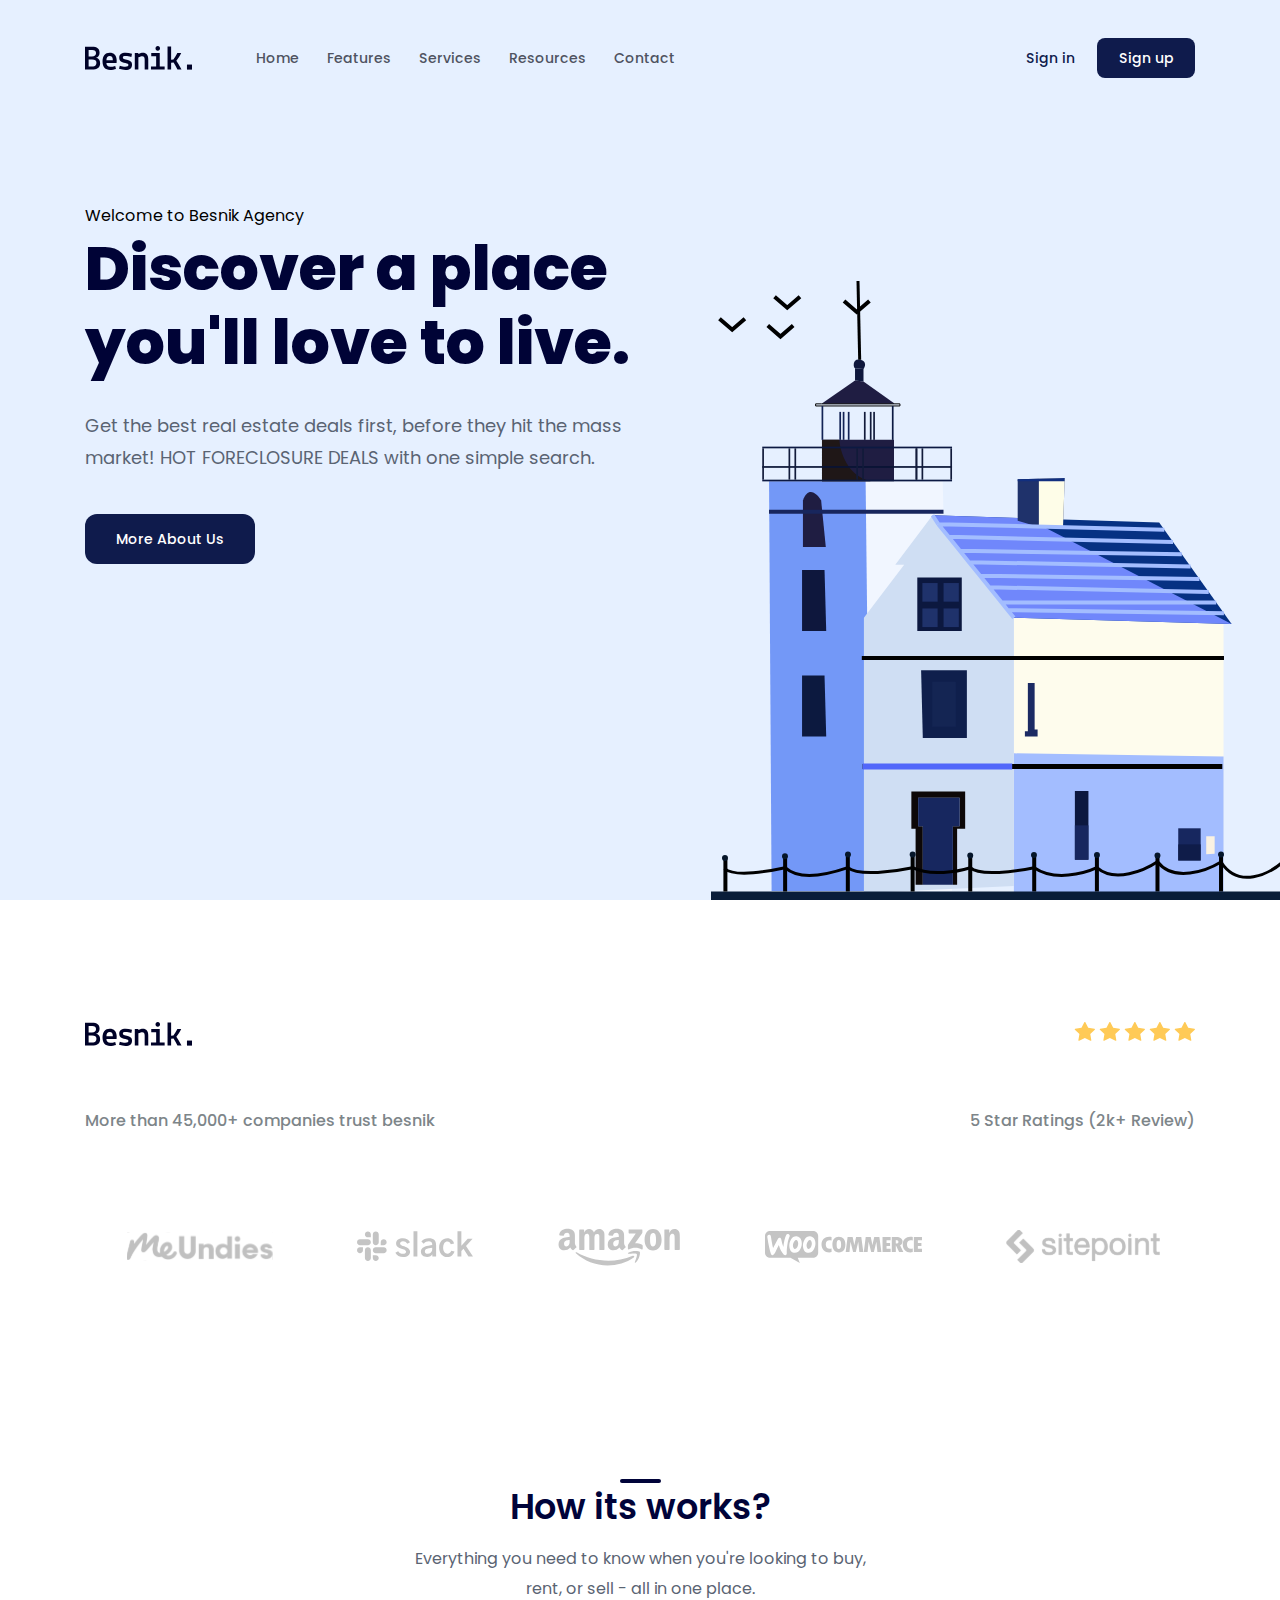
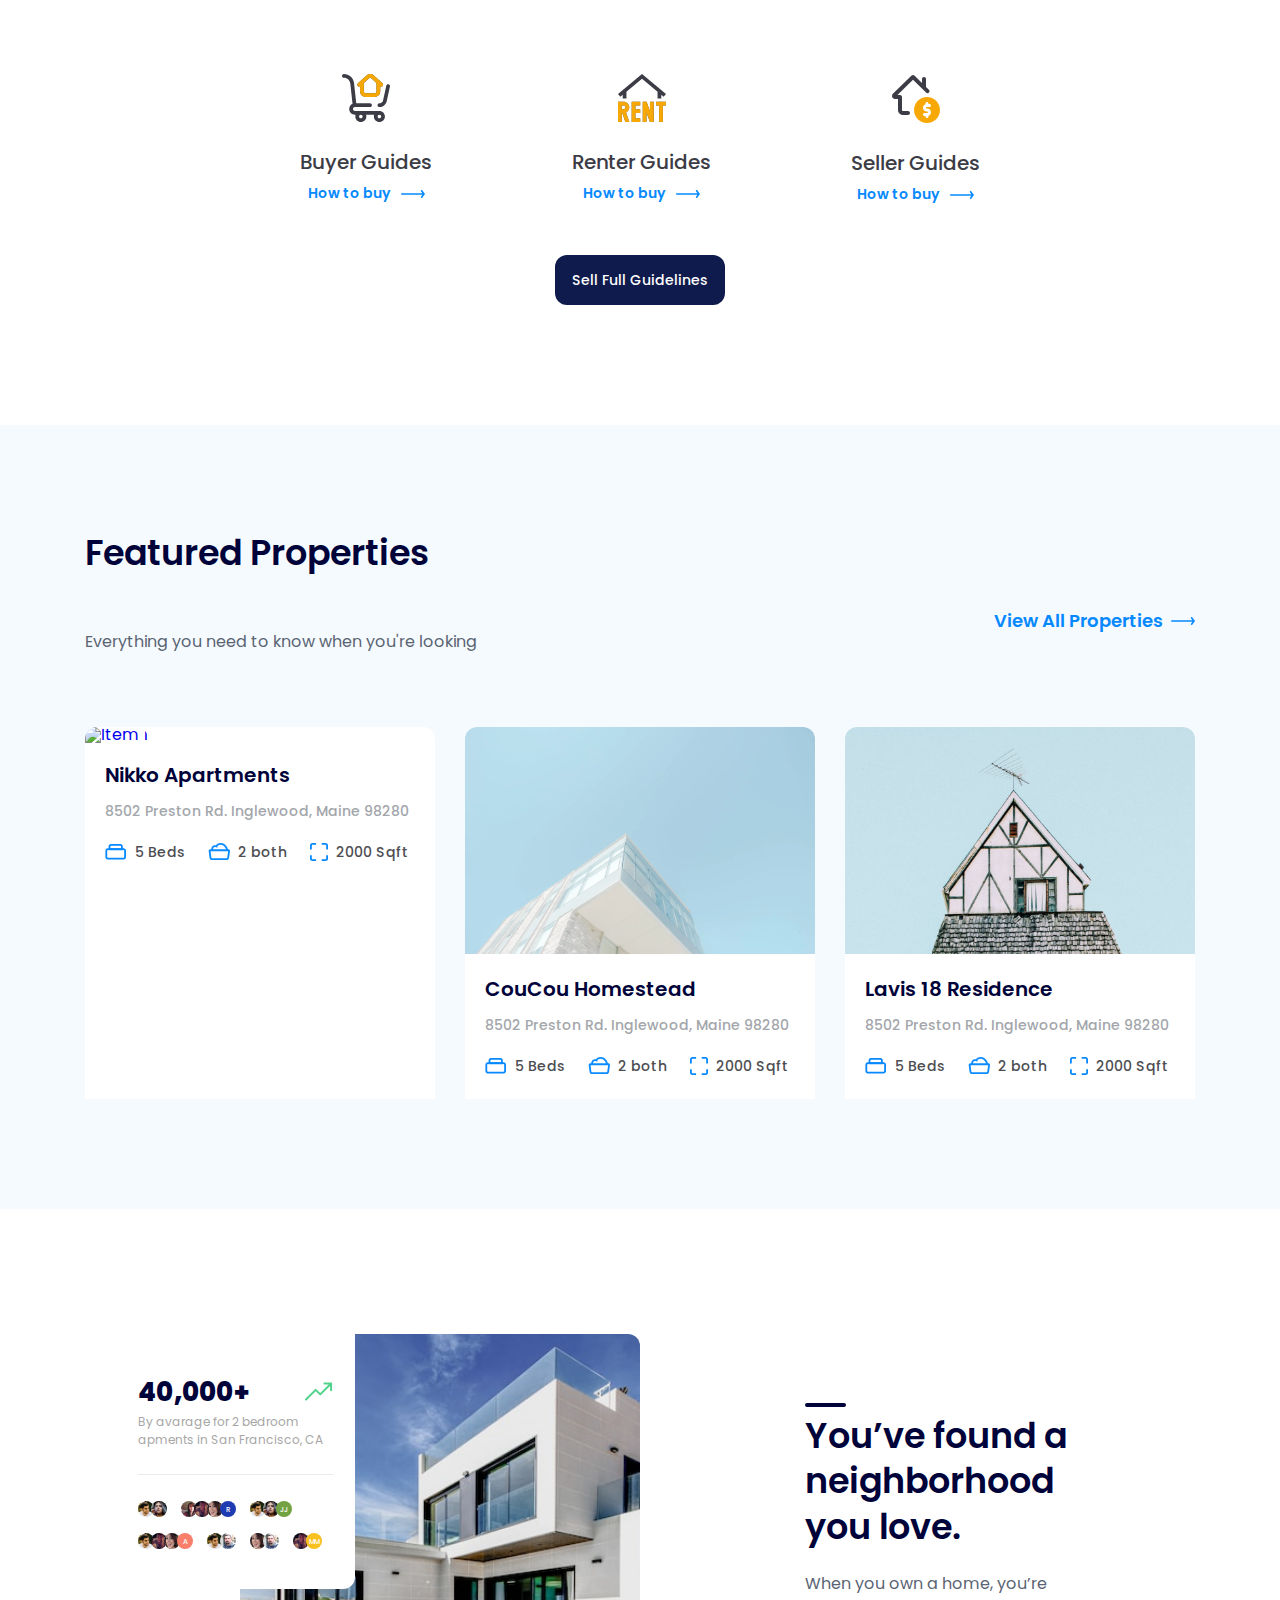
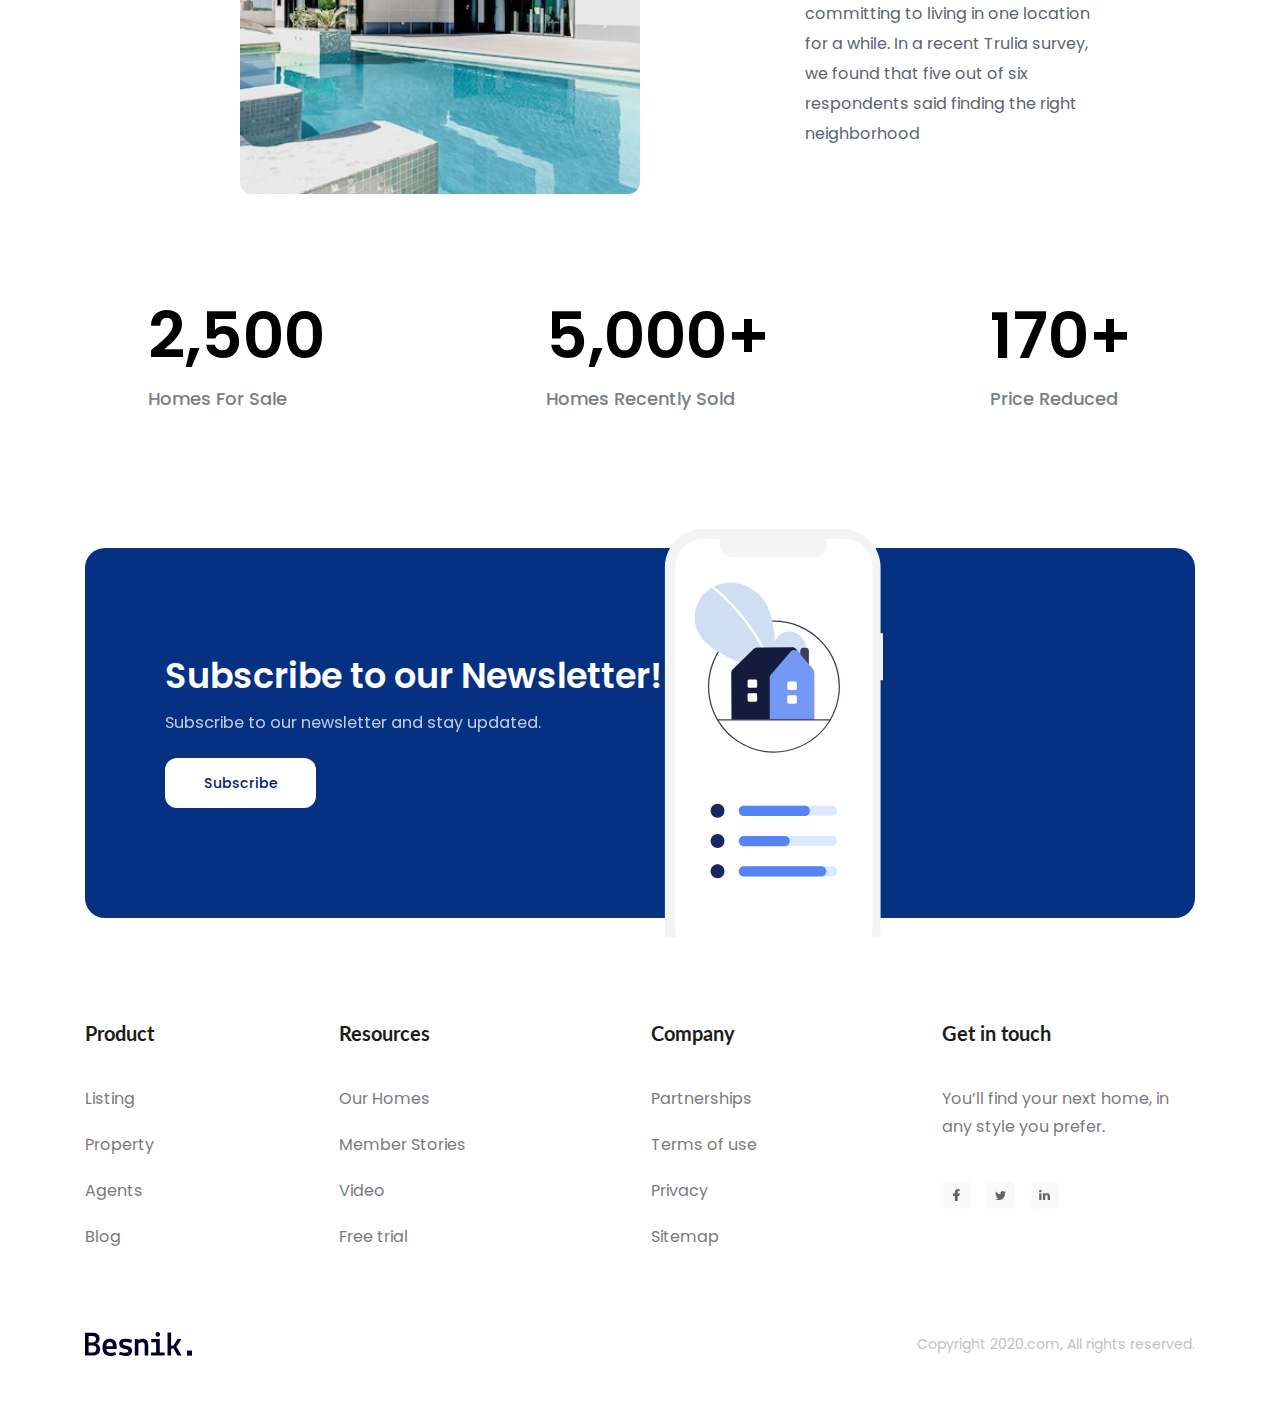
==== Dự án 1/index.html @ 44ed1ca5 "Fix bug client" ====
<!DOCTYPE html>
<html lang="en">
    <head>
        <meta charset="UTF-8" />
        <meta http-equiv="X-UA-Compatible" content="IE=edge" />
        <meta name="viewport" content="width=device-width, initial-scale=1.0" />
        <title>Dự án 1</title>
        <link rel="stylesheet" href="./asssets/css/reset.css" />
        <link rel="preconnect" href="https://fonts.googleapis.com" />
        <link rel="preconnect" href="https://fonts.gstatic.com" crossorigin />
        <link
            href="https://fonts.googleapis.com/css2?family=Lato:wght@700&family=Montserrat:wght@500;600&family=Noto+Sans+Zanabazar+Square&display=swap"
            rel="stylesheet"
        />
        <link rel="stylesheet" href="./asssets/fonts/stylesheet.css" />
        <link rel="stylesheet" href="./asssets/css/styles.css" />
    </head>
    <body>
        <main>
            <!-- Header  -->
            <header class="header">
                <div class="content">
                    <nav class="navbar">
                        <!-- LOGO -->
                        <img src="./asssets/img/Logo.svg" alt="BESNIK." />

                        <!-- NAVIGATION -->
                        <ul>
                            <li><a href="#!">Home</a></li>
                            <li><a href="#!">Features</a></li>
                            <li><a href="#!">Services</a></li>
                            <li><a href="#!">Resources</a></li>
                            <li><a href="#!">Contact</a></li>
                        </ul>

                        <!-- ACTION -->
                        <div class="actions">
                            <a href="#!" class="action-link">Sign in</a>
                            <a href="#!" class="btn action-btn">Sign up</a>
                        </div>
                    </nav>

                    <div class="hero">
                        <div class="info">
                            <p class="sub-title">Welcome to Besnik Agency</p>
                            <h1 class="title">
                                Discover a place you'll love to live.
                            </h1>
                            <p class="desc">
                                Get the best real estate deals first, before
                                they hit the mass market! HOT FORECLOSURE DEALS
                                with one simple search.
                            </p>
                            <a href="#!" class="btn hero-cta">More About Us</a>
                        </div>
                        <img
                            src="./asssets/img/Hero-img.svg"
                            alt="Discover a place you'll love to live."
                            class="hero-img"
                        />
                    </div>
                </div>
            </header>

            <!-- Clients -->
            <div class="clients">
                <div class="content">
                    <div class="row">
                        <!-- LOGO  -->
                        <img src="./asssets/img/Logo.svg" alt="BESNIK" />
                        <!-- Star -->
                        <div class="star">
                            <img src="./asssets/img/Star.svg" alt="Star" />
                            <img src="./asssets/img/Star.svg" alt="Star" />
                            <img src="./asssets/img/Star.svg" alt="Star" />
                            <img src="./asssets/img/Star.svg" alt="Star" />
                            <img src="./asssets/img/Star.svg" alt="Star" />
                        </div>
                    </div>
                    <div class="row row-desc">
                        <p class="desc">
                            More than 45,000+ companies trust besnik
                        </p>
                        <p class="desc">5 Star Ratings (2k+ Review)</p>
                    </div>
                    <div class="images">
                        <a href="">
                            <img src="./asssets/img/meudiese.svg" alt="" />
                        </a>
                        <a href=""> 
                            <img src="./asssets/img/slack.svg" alt="" />
                        </a>
                        <a href="">
                            <img src="./asssets/img/amazon.svg" alt="" />
                        </a>
                        <a href="">
                            <img src="./asssets/img/woocomercs.svg" alt="" />
                        </a>
                        <a href="">
                            <img src="./asssets/img/sitepoint.svg" alt="" />
                        </a>
                    </div>
                </div>
            </div>

            <!-- Guides -->
            <div class="guides">
                <div class="content">
                    <h2 class="sub-title">How its works?</h2>
                    <div class="desc">
                        Everything you need to know when you're looking to buy,
                        rent, or sell - all in one place.
                    </div>
                </div>
                <!-- List Guide  -->
                <ul class="list-guides">
                    <li class="guide-item">
                        <img
                            src="./asssets/img/buyer.svg"
                            alt="Buyer"
                            class="icon"
                        />
                        <h3 class="title">Buyer Guides</h3>
                        <a href="#!" class="link">
                            <span>How to buy</span>
                            <img
                                src="./asssets/img/arrow-right.svg "
                                alt="Right arrow"
                                class="arrow"
                            />
                        </a>
                    </li>

                    <li class="guide-item">
                        <img
                            src="./asssets/img/renter.svg"
                            alt="Renter"
                            class="icon"
                        />
                        <h3 class="title">Renter Guides</h3>
                        <a href="#!" class="link">
                            <span>How to buy</span>
                            <img
                                src="./asssets/img/arrow-right.svg "
                                alt="Right arrow"
                                class="arrow"
                            />
                        </a>
                    </li>

                    <li class="guide-item">
                        <img
                            src="./asssets/img/seller.svg"
                            alt="Seller"
                            class="icon"
                        />
                        <h3 class="title">Seller Guides</h3>
                        <a href="#!" class="link">
                            <span>How to buy</span>
                            <img
                                src="./asssets/img/arrow-right.svg "
                                alt="Right arrow"
                                class="arrow"
                            />
                        </a>
                    </li>
                </ul>

                <div class="guild-cta">
                    <a href="#!" class="btn">Sell Full Guidelines</a>
                </div>
            </div>

            <!-- Feature -->

            <div class="featured">
                <div class="content">
                    <header>
                        <h2 class="sub-title">Featured Properties</h2>
                        <div class="row">
                            <p class="desc">
                                Everything you need to know when you're looking
                            </p>
                            <a href="#!" class="link">
                                <span>View All Properties</span>
                                <img
                                    src="./asssets/img/arrow-right.svg"
                                    alt="Right arrow"
                                    class="arrow"
                                />
                            </a>
                        </div>
                    </header>

                    <div class="list">
                        <!-- ITEM 1 -->
                        <div class="item">
                            <a href="#!">
                                <img
                                    src="./asssets/img/item-1.svg"
                                    alt="Item 1"
                                    class="thumb"
                                />
                            </a>
                            <div class="body">
                                <h3 class="title">
                                    <a href="#!">Nikko Apartments</a>
                                </h3>
                                <p class="desc">
                                    8502 Preston Rd. Inglewood, Maine 98280
                                </p>
                                <div class="info">
                                    <img
                                        src="./asssets/img/item-icon-1.svg"
                                        alt=""
                                        class="icon"
                                    />
                                    <span class="label">5 Beds</span>
                                    <img
                                        src="./asssets/img/item-icon-2.svg"
                                        alt=""
                                        class="icon"
                                    />
                                    <span class="label">2 both</span>
                                    <img
                                        src="./asssets/img/item-icon-3.svg"
                                        alt=""
                                        class="icon"
                                    />
                                    <span class="label">2000 Sqft</span>
                                </div>
                            </div>
                        </div>

                        <!-- ITEM 2 -->
                        <div class="item">
                            <a href="#!">
                                <img
                                    src="./asssets/img/item-2.svg"
                                    alt="Item 2"
                                    class="thumb"
                                />
                            </a>
                            <div class="body">
                                <h3 class="title">
                                    <a href="#!" class="line-clamp"
                                        >CouCou Homestead</a
                                    >
                                </h3>
                                <p class="desc line-clamp">
                                    8502 Preston Rd. Inglewood, Maine 98280
                                </p>
                                <div class="info">
                                    <img
                                        src="./asssets/img/item-icon-1.svg"
                                        alt=""
                                        class="icon"
                                    />
                                    <span class="label">5 Beds</span>
                                    <img
                                        src="./asssets/img/item-icon-2.svg"
                                        alt=""
                                        class="icon"
                                    />
                                    <span class="label">2 both</span>
                                    <img
                                        src="./asssets/img/item-icon-3.svg"
                                        alt=""
                                        class="icon"
                                    />
                                    <span class="label">2000 Sqft</span>
                                </div>
                            </div>
                        </div>

                        <!-- ITEM 3 -->
                        <div class="item">
                            <a href="#!">
                                <img
                                    src="./asssets/img/item-3.svg"
                                    alt="Item 3"
                                    class="thumb"
                                />
                            </a>
                            <div class="body">
                                <h3 class="title">
                                    <a href="#!">Lavis 18 Residence</a>
                                </h3>
                                <p class="desc">
                                    8502 Preston Rd. Inglewood, Maine 98280
                                </p>
                                <div class="info">
                                    <img
                                        src="./asssets/img/item-icon-1.svg"
                                        alt=""
                                        class="icon"
                                    />
                                    <span class="label">5 Beds</span>
                                    <img
                                        src="./asssets/img/item-icon-2.svg"
                                        alt=""
                                        class="icon"
                                    />
                                    <span class="label">2 both</span>
                                    <img
                                        src="./asssets/img/item-icon-3.svg"
                                        alt=""
                                        class="icon"
                                    />
                                    <span class="label">2000 Sqft</span>
                                </div>
                            </div>
                        </div>
                    </div>
                </div>
            </div>

            <!-- Stat -->
            <div class="stat">
                <div class="content">
                    <div class="row">
                        <div class="img-block">
                            <img
                                class="image"
                                src="./asssets/img/stat.jpg"
                                alt=""
                            />

                            <!-- Trend -->
                            <div class="stat-trend">
                                <div class="row">
                                    <strong class="value">40,000+</strong>
                                    <img
                                        src="./asssets/img/uptrendarrow.svg"
                                        alt=""
                                        class="icon"
                                    />
                                </div>
                                <p class="desc">
                                    By avarage for 2 bedroom apments in San
                                    Francisco, CA
                                </p>
                                <div class="separate"></div>
                                <div class="avatar-block">
                                    <div class="avatar-group">
                                        <img
                                            src="./asssets/img/ava-1.jpg"
                                            alt=""
                                            class="avatar"
                                        />
                                        <img
                                            src="./asssets/img/ava-2.jpg"
                                            alt=""
                                            class="avatar"
                                        />
                                    </div>
                                    <div class="avatar-group">
                                        <img
                                            src="./asssets/img/ava-3.jpg"
                                            alt=""
                                            class="avatar"
                                        />
                                        <img
                                            src="./asssets/img/ava-4.jpg"
                                            alt=""
                                            class="avatar"
                                        />
                                        <img
                                            src="./asssets/img/ava-5.jpg"
                                            alt=""
                                            class="avatar"
                                        />
                                        <div class="avatar avatar-1">
                                            <span>R</span>
                                        </div>
                                    </div>
                                    <div class="avatar-group">
                                        <img
                                            src="./asssets/img/ava-1.jpg"
                                            alt=""
                                            class="avatar"
                                        />
                                        <img
                                            src="./asssets/img/ava-2.jpg"
                                            alt=""
                                            class="avatar"
                                        />
                                        <div class="avatar avatar-1 avatar-4">
                                            <span>JJ</span>
                                        </div>
                                    </div>
                                    <div class="avatar-group">
                                        <img
                                            src="./asssets/img/ava-1.jpg"
                                            alt=""
                                            class="avatar"
                                        />

                                        <img
                                            src="./asssets/img/ava-4.jpg"
                                            alt=""
                                            class="avatar"
                                        />
                                        <img
                                            src="./asssets/img/ava-5.jpg"
                                            alt=""
                                            class="avatar"
                                        />
                                        <div class="avatar avatar-1 avatar-3">
                                            <span>A</span>
                                        </div>
                                    </div>
                                    <div class="avatar-group">
                                        <img
                                            src="./asssets/img/ava-1.jpg"
                                            alt=""
                                            class="avatar"
                                        />

                                        <img
                                            src="./asssets/img/ava-6.jpg"
                                            alt=""
                                            class="avatar"
                                        />
                                    </div>
                                    <div class="avatar-group">
                                        <img
                                            src="./asssets/img/ava-5.jpg"
                                            alt=""
                                            class="avatar"
                                        />
                                        <img
                                            src="./asssets/img/ava-6.jpg"
                                            alt=""
                                            class="avatar"
                                        />
                                    </div>
                                    <div class="avatar-group">
                                        <img
                                            src="./asssets/img/ava-4.jpg"
                                            alt=""
                                            class="avatar"
                                        />
                                        <div class="avatar avatar-1 avatar-2">
                                            <span>MM</span>
                                        </div>
                                    </div>
                                </div>
                            </div>
                        </div>

                        <div class="info">
                            <h2 class="sub-title">
                                You’ve found a neighborhood you love.
                            </h2>
                            <p class="desc">
                                When you own a home, you’re committing to living
                                in one location for a while. In a recent Trulia
                                survey, we found that five out of six
                                respondents said finding the right neighborhood
                            </p>
                        </div>
                    </div>
                    <div class="row row-qty">
                        <div class="qty-item">
                            <strong class="qty">2,500</strong>
                            <p class="qty-desc">Homes For Sale</p>
                        </div>
                        <div class="qty-item">
                            <strong class="qty">5,000+</strong>
                            <p class="qty-desc">Homes Recently Sold</p>
                        </div>
                        <div class="qty-item">
                            <strong class="qty">170+</strong>
                            <p class="qty-desc">Price Reduced</p>
                        </div>
                    </div>
                </div>
            </div>

            <!-- Subscription -->
            <div class="subscription">
                <div class="content">
                    <div class="body">
                        <div class="info">
                            <h2 class="sub-title">
                                Subscribe to our Newsletter!
                            </h2>
                            <p class="desc">
                                Subscribe to our newsletter and stay updated.
                            </p>
                            <a href="#!" class="btn">Subscribe</a>
                        </div>
                        <img
                            src="./asssets/img/sub-img.svg"
                            alt="Subscribe to our Newsletter!"
                            class="image"
                        />
                    </div>
                </div>
            </div>

            <!-- Footer -->
            <footer class="footer">
                <div class="content">
                    <div class="row row-top">
                        <!-- Product column  -->
                        <div class="column">
                            <h3 class="heading">Product</h3>
                            <ul class="list">
                                <li class="item"><a href="">Listing</a></li>
                                <li class="item"><a href="">Property</a></li>
                                <li class="item"><a href="">Agents</a></li>
                                <li class="item"><a href="">Blog</a></li>
                            </ul>
                        </div>

                        <!-- Resource column  -->
                        <div class="column">
                            <h3 class="heading">Resources</h3>
                            <ul class="list">
                                <li class="item"><a href="">Our Homes</a></li>
                                <li class="item">
                                    <a href="">Member Stories</a>
                                </li>
                                <li class="item"><a href="">Video</a></li>
                                <li class="item"><a href="">Free trial</a></li>
                            </ul>
                        </div>

                        <!-- Company column  -->
                        <div class="column">
                            <h3 class="heading">Company</h3>
                            <ul class="list">
                                <li class="item">
                                    <a href="">Partnerships</a>
                                </li>
                                <li class="item">
                                    <a href="">Terms of use</a>
                                </li>
                                <li class="item"><a href="">Privacy</a></li>
                                <li class="item"><a href="">Sitemap</a></li>
                            </ul>
                        </div>

                        <!-- Get in touch column -->
                        <div class="column">
                            <h3 class="heading">Get in touch</h3>
                            <p class="desc">
                                You’ll find your next home, in any style you
                                prefer.
                            </p>
                            <div class="social">
                                <a href="" class="social-link">
                                    <img
                                        src="./asssets/img/fb-icon.svg"
                                        alt=""
                                    />
                                </a>
                                <a href="" class="social-link">
                                    <img
                                        src="./asssets/img/twitter-icon.svg"
                                        alt=""
                                    />
                                </a>
                                <a href="" class="social-link">
                                    <img
                                        src="./asssets/img/lindedin-icon.svg"
                                        alt=""
                                    />
                                </a>
                            </div>
                        </div>
                    </div>

                    <div class="row row-bottom">
                        <img src="./asssets/img/Logo.svg" alt="" class="logo" />
                        <p class="copyright">
                            Copyright 2020.com, All rights reserved.
                        </p>
                    </div>
                </div>
            </footer>
        </main>
    </body>
</html>
---- Dự án 1/asssets/fonts/stylesheet.css ----
@font-face {
    font-family: 'Poppins';
    src: url('Poppins/Poppins-Black.woff2') format('woff2'),
        url('Poppins/Poppins-Black.woff') format('woff');
    font-weight: 900;
    font-style: normal;
    font-display: swap;
}

@font-face {
    font-family: 'Poppins';
    src: url('Poppins/Poppins-Bold.woff2') format('woff2'),
        url('Poppins/Poppins-Bold.woff') format('woff');
    font-weight: bold;
    font-style: normal;
    font-display: swap;
}

@font-face {
    font-family: 'Poppins';
    src: url('Poppins/Poppins-BlackItalic.woff2') format('woff2'),
        url('Poppins/Poppins-BlackItalic.woff') format('woff');
    font-weight: 900;
    font-style: italic;
    font-display: swap;
}

@font-face {
    font-family: 'Poppins';
    src: url('Poppins/Poppins-BoldItalic.woff2') format('woff2'),
        url('Poppins/Poppins-BoldItalic.woff') format('woff');
    font-weight: bold;
    font-style: italic;
    font-display: swap;
}

@font-face {
    font-family: 'Poppins';
    src: url('Poppins/Poppins-ExtraBold.woff2') format('woff2'),
        url('Poppins/Poppins-ExtraBold.woff') format('woff');
    font-weight: bold;
    font-style: normal;
    font-display: swap;
}

@font-face {
    font-family: 'Poppins';
    src: url('Poppins/Poppins-ExtraLightItalic.woff2') format('woff2'),
        url('Poppins/Poppins-ExtraLightItalic.woff') format('woff');
    font-weight: 200;
    font-style: italic;
    font-display: swap;
}

@font-face {
    font-family: 'Poppins';
    src: url('Poppins/Poppins-Italic.woff2') format('woff2'),
        url('Poppins/Poppins-Italic.woff') format('woff');
    font-weight: normal;
    font-style: italic;
    font-display: swap;
}

@font-face {
    font-family: 'Poppins';
    src: url('Poppins/Poppins-ExtraBoldItalic.woff2') format('woff2'),
        url('Poppins/Poppins-ExtraBoldItalic.woff') format('woff');
    font-weight: bold;
    font-style: italic;
    font-display: swap;
}

@font-face {
    font-family: 'Poppins';
    src: url('Poppins/Poppins-ExtraLight.woff2') format('woff2'),
        url('Poppins/Poppins-ExtraLight.woff') format('woff');
    font-weight: 200;
    font-style: normal;
    font-display: swap;
}

@font-face {
    font-family: 'Poppins';
    src: url('Poppins/Poppins-LightItalic.woff2') format('woff2'),
        url('Poppins/Poppins-LightItalic.woff') format('woff');
    font-weight: 300;
    font-style: italic;
    font-display: swap;
}

@font-face {
    font-family: 'Poppins';
    src: url('Poppins/Poppins-SemiBoldItalic.woff2') format('woff2'),
        url('Poppins/Poppins-SemiBoldItalic.woff') format('woff');
    font-weight: 600;
    font-style: italic;
    font-display: swap;
}

@font-face {
    font-family: 'Poppins';
    src: url('Poppins/Poppins-SemiBold.woff2') format('woff2'),
        url('Poppins/Poppins-SemiBold.woff') format('woff');
    font-weight: 600;
    font-style: normal;
    font-display: swap;
}

@font-face {
    font-family: 'Poppins';
    src: url('Poppins/Poppins-Regular.woff2') format('woff2'),
        url('Poppins/Poppins-Regular.woff') format('woff');
    font-weight: normal;
    font-style: normal;
    font-display: swap;
}

@font-face {
    font-family: 'Poppins';
    src: url('Poppins/Poppins-Medium.woff2') format('woff2'),
        url('Poppins/Poppins-Medium.woff') format('woff');
    font-weight: 500;
    font-style: normal;
    font-display: swap;
}

@font-face {
    font-family: 'Poppins';
    src: url('Poppins/Poppins-MediumItalic.woff2') format('woff2'),
        url('Poppins/Poppins-MediumItalic.woff') format('woff');
    font-weight: 500;
    font-style: italic;
    font-display: swap;
}

@font-face {
    font-family: 'Poppins';
    src: url('Poppins/Poppins-Light.woff2') format('woff2'),
        url('Poppins/Poppins-Light.woff') format('woff');
    font-weight: 300;
    font-style: normal;
    font-display: swap;
}

@font-face {
    font-family: 'Poppins';
    src: url('Poppins/Poppins-Thin.woff2') format('woff2'),
        url('Poppins/Poppins-Thin.woff') format('woff');
    font-weight: 100;
    font-style: normal;
    font-display: swap;
}

@font-face {
    font-family: 'Poppins';
    src: url('Poppins/Poppins-ThinItalic.woff2') format('woff2'),
        url('Poppins/Poppins-ThinItalic.woff') format('woff');
    font-weight: 100;
    font-style: italic;
    font-display: swap;
}
---- Dự án 1/asssets/css/styles.css ----
body {
    font-size: 1.6rem;
    font-family: "Poppins", sans-serif;
}
*{
    box-sizing: border-box;
}
html{
    font-size: 62.5%;
  --primary-color:  #0F1B4C;
}

/* Common  */
.content{
    width: 1110px;
    max-width: calc(100% - 48px);
    margin-left: auto;
    margin-right: auto;
}

a{
    text-decoration: none;
}

.btn{
    display: inline-block;
    min-width: 98px;
    padding: 18px 16px;
    background: var(--primary-color);
    border-radius: 12px;
    font-weight: 500;
    font-size: 1.4rem;
    text-align: center;
    color: #FFFFFF;
}
.btn:hover {
    opacity: 0.9;
}

.line-clamp{
    display: -webkit-box;
    -webkit-line-clamp: var(--line-clamp,2);
    -webkit-box-orient: vertical;
    overflow: hidden;
}
/* ============================== Header ================================== */
.header{
    position: relative;
    background-color: #E6F0FF;
    height: 100vh;
}

.navbar{
    display: flex;
    align-items: center;
    padding-top: 38px;
}

.navbar ul{
    display: flex;
    margin-left: 50px;
}

.navbar .actions{
    margin-left: auto;
}

.navbar ul a{
    font-weight: 500;
    font-size: 1.4rem;
    color: #4F5361;
    padding: 8px 14px;
}

.navbar .action-link{
    font-weight: 500;
    font-size: 1.4rem;
    color: var(--primary-color);
}

.navbar .action-btn{
    padding: 13px 16px;
    margin-left: 18px;
    border-radius: 8px;
}

.hero{
    margin-top: 130px;
}

.hero .info{
    width: 51%;
}
.hero.sub-title{
    font-weight: 500;
    font-size: 1.8rem;
    line-height: 1.5;
    letter-spacing: 0.01em;
    color: #687690;
}

.hero .title{
    margin-top: 8px;
    font-weight: 700;
    font-size: 6.2rem;
    line-height: 1.19;
    color: #000336;
}

.hero .desc{
    margin-top: 30px;
    font-weight: 400;
    font-size: 1.8rem;
    line-height: 1.78;
    color: #5A6473;
}

.hero-cta{
    min-width: 170px;
    margin-top: 40px;
}

.hero-img{
    position: absolute;
    right: calc((100vw - 1110px) / 2 - 100px);
    bottom: 0;
}

/* CLIENTS */

.clients{
    margin-top: 79px;
    padding: 43px 0px 64px;
}

.clients .row{
    display: flex;
    justify-content: space-between;
}

.clients .desc{
    font-weight: 500;
    font-size: 1.6rem;
    line-height: 1.25;
    color: #7D8589;
}

.clients .row-desc{
    margin-top: 23px;
}

.clients .images{
    display: flex;
    align-items: center;
    margin-top: 70px;
    justify-content: space-between;
}


.clients .images a{
    display: flex;
    align-items: center;
    padding: 0 42px;
    height: 91px;

    border-radius: 12px;
}

.clients .images a:hover{
    box-shadow: 0px 10px 20px rgba(0, 0, 0, 0.1);
}

/* Guides */

.guides {
    margin-top: 40px;
    padding: 93px 0px 79px;
}

.guides .sub-title{
    position: relative; 
    display: flex;
    justify-content: center;    
    font-weight: 600;
    font-size: 3.5rem;
    line-height: 1.0;
    color: #000339;
}

.guides .sub-title::before{
    position: absolute;
    top: -10px;
    content: "";
    display: inline-block;
    width: 41px;
    height: 4px;
    background: #000339;
    border-radius: 12px;
}

.guides .desc{
    text-align: center;
    width: 459px;
    max-width: 100%;
    margin: 20px auto 0;
    font-weight: 400;
    font-size: 1.6rem;
    line-height: 1.88;
    color: #5A6473;
}


/* List guide  */

.list-guides{
    margin-top: 70px;
    display: flex;
    justify-content: center;
}

.guide-item{
    margin: 0px 70px;
    text-align: center;
}

.guide-item .title{
    margin-top: 26px;
    margin-bottom: 10px;
    font-weight: 500;
    font-size: 2.0rem;
    line-height: 1.1;
    color: #3B3C45;
}

.guide-item .link{
    display: inline-block;
    font-weight: 600;
    font-size: 1.4rem;
    line-height: 21px;
    color: #0689FF;
}

.guide-item .arrow{
    margin-left: 8px;
}

.guild-cta{
    display: flex;
    justify-content: center;
    margin-top: 50px;
}

.guild-cta .btn{
    min-width: 170px;
}

/* Feature */


.featured{
    margin-top: 41px;
    padding: 110px 0px;
    background: #F5FAFE;
}


.featured .sub-title{   
    font-weight: 600;
    font-size: 3.5rem;
    line-height: 1.0;
    color: #000339;
}

.featured .row{
    display: flex;
    justify-content: space-between;
    margin-top: 15px;
}

.featured .desc{
    font-weight: 400;
    font-size: 1.6rem;
    line-height: 1.88;
    color: #5A6473;
}

.featured .link{
    display: flex;
    align-items: center;
    font-weight: 600;
    font-size: 1.8rem;
    color: #0689FF;
}

.featured .link .arrow{
    margin-left: 8px;
}


.featured .list{
    display: flex;
    gap: 30px;
    margin-top: 70px;
}

.featured .item{
    flex: 1;
    border-top-left-radius: 12px;
    border-top-right-radius: 12px;
    background: #FFFFFF;
}

.featured .item .thumb{
    width: 100%;
    height: 227px;
    object-fit: cover;
    border-top-left-radius: 12px;
    border-top-right-radius: 12px;
}

.featured .item .body{
    padding: 17px 20px 24px;
}

.featured .item .title a{
    font-weight: 600;
    font-size: 2.0rem;
    line-height: 1.5;
    color: #000339;
}

.featured .item .desc{
    --line-clamp: 3;
    margin-top: 11px;
    font-weight: 500;
    font-size: 1.4rem;
    line-height: 1.5;
    color: #A3A6AB;
    word-break: break-all;
}

.featured .item .info{
    margin-top: 21px;
    display: flex;
    align-items: center;
}

.featured .item .label{
    margin-left: 8px;
    font-weight: 500;
    font-size: 1.4rem;
    letter-spacing: 0.01em;
    color: #4D4D52;
}

.featured .item .icon{
    margin-left: 23px;
}

.featured .item .icon:first-child{
    margin-left: 0;
}

/* Stat */

.stat{
    margin-top: 75px;
    padding: 50px 0px; 
}

.stat .content{
    width: 1048px;
}

.stat .row{
    display: flex;
}

.stat .img-block, 
.stat .info{
    width: 50%;
}

.stat .img-block{
    position: relative;
}

.stat .img-block .image{
    display: block;
    margin-left: auto;
    width: 400px;
    height: 460px;
    border-radius: 12px;
    object-fit: cover; 
}

.stat .info{
    padding: 79px 0px 0px 165px;
}

.stat .sub-title{
    position: relative;
    width: 269px;
    font-weight: 600;
    font-size: 3.5rem;
    line-height: 1.29;
    color: #000339;
}

.stat .sub-title::before{
    position: absolute;
    left: 0px;
    top: -10px;
    content: "";
    display: block;
    width: 41px;
    height: 4px;
    background:#000339;
    border-radius: 12px;
}

.stat .info .desc{
    width: 309px;
    margin-top: 20px;
    font-weight: 400;
    font-size: 1.6rem;
    line-height: 1.88;
    color: #5A6473;
}

.stat-trend{
    position: absolute;
    top: 0;
    left: 0;
    padding: 45px 22px 40px;
    width: 239px;
    border-radius: 0px 0px 12px 12px;
    background: #FFFFFF;
}

.stat-trend .value{
    font-weight: 700;
    font-size: 26px;
    letter-spacing: 0.01em;
    color: #000339;    
}

.stat-trend .icon{
    margin-left: auto;
}

.stat-trend .desc{
    margin-top: 8px;
    font-weight: 400;
    font-size: 1.2rem;
    line-height: 1.5;
    color: #A7A7A7;
}

.stat-trend .separate{
    height: 1.2px;
    background:#E9E9E9 ;
    margin-top: 25px;
}

.stat .avatar-block{
    margin-top: 26px;
    gap: 16px 14px;
    display: flex;
    flex-wrap: wrap;
}

.stat .avatar-group{
    display: flex;
}

.stat .avatar{
    display: flex;
    align-items: center; /*can ve chieu doc */
    justify-content: center;/*can ve chieu ngang */
    width: 16px;
    height: 16px;
    object-fit: cover;
    border-radius: 50%;
    margin-left: -3px;
}

.stat .avatar:first-child{
    margin-left: 0;
}

.stat .avatar-1{
    background: #1F3BB1;
    font-weight: 450;
    font-size: 0.7rem;
    letter-spacing: -0.02em;
    color: #FFFFFF;
}

.stat .avatar-2{
    background: #F8C120;
    font-weight: 450;
    font-size: 0.7rem;
    letter-spacing: -0.02em;
    color: #FFFFFF;
}

.stat .avatar-3{
    background: #F97F6B;
    font-weight: 450;
    font-size: 0.7rem;
    letter-spacing: -0.02em;
    color: #FFFFFF;
}

.stat .avatar-4{
    background: #73A242;
    font-weight: 450;
    font-size: 0.7rem;
    letter-spacing: -0.02em;
    color: #FFFFFF;
}

.stat .row-qty{
    margin-top: 110px;
    justify-content: space-between;
    padding: 0 32px;
}

.stat .qty{
    font-weight: 600;
    font-size: 6.4rem;
    line-height: 1;
    color: #000000;
}

.stat .qty-desc{
    font-weight: 500;
    font-size: 1.8rem;
    color: #7B8087;
    margin-top: 22px;
}

/* Subscription */

.subscription{
    margin-top: 90px;
}

.subscription .body{
    display: flex;
    align-items: center;
    height: 370px;
    background: #063183;
    border-radius: 20px;
}

.subscription .info{
    padding: 80px;
    width: 671px;
    max-width: 100%;
}

.subscription .sub-title{
    font-weight: 600;
    font-size: 3.5rem;
    line-height: 1;
    color: #FFFFFF;
}

.subscription .desc{
    margin: 15px 0 20px 0;
    font-weight: 400;
    font-size: 1.6rem;
    line-height: 1.88;
    color: #FFFFFF;
    opacity: 0.75;
}

.subscription .btn{
    min-width: 151px;
    background: #FFFFFF;
    color: #002366;
}

.subscription .body .image{
    position: absolute;
    right: 397px;
}


/* footer */

.footer{
    margin-top: 55px;
    padding: 50px 0 58px;
    /* background-color: #002366; */
}

.footer .row{
    display: flex;
}

.footer .row-top{
    gap: 185px;
}

.footer .heading{
    font-family: 'Lato', sans-serif;
    font-weight: 700;
    font-size: 2.0rem;
    color: #1C1C1D;
}

.footer .list, .desc{
    margin-top: 42px;
}

.footer .item{
    margin-top: 18px;
}

.footer .item a{
    font-weight: 400;
    font-size: 1.6rem;
    color: #7A7A7E;
    white-space: nowrap;
}

.footer .list, .desc {
    margin-top: 42px;
    font-weight: 400;
    font-size: 1.6rem;
    line-height: 1.75;
    color: #7A7A7E;
}

.footer .social{
    display: flex;
    margin-top: 40px;
}

.footer .social-link{
    display: flex;
    align-items: center;
    justify-content: center;
    width: 28px;
    height: 28px;
    border-radius: 3px;
}

.footer .social-link + .social-link {
    margin-left: 16px;
}

.footer .row-bottom{
    display: flex;
    align-items: center;
    justify-content: space-between;
    margin-top: 81px;
}

.footer .copyright{
    font-weight: 400;
    font-size: 1.4rem;
    color: #C2C2C2;
}
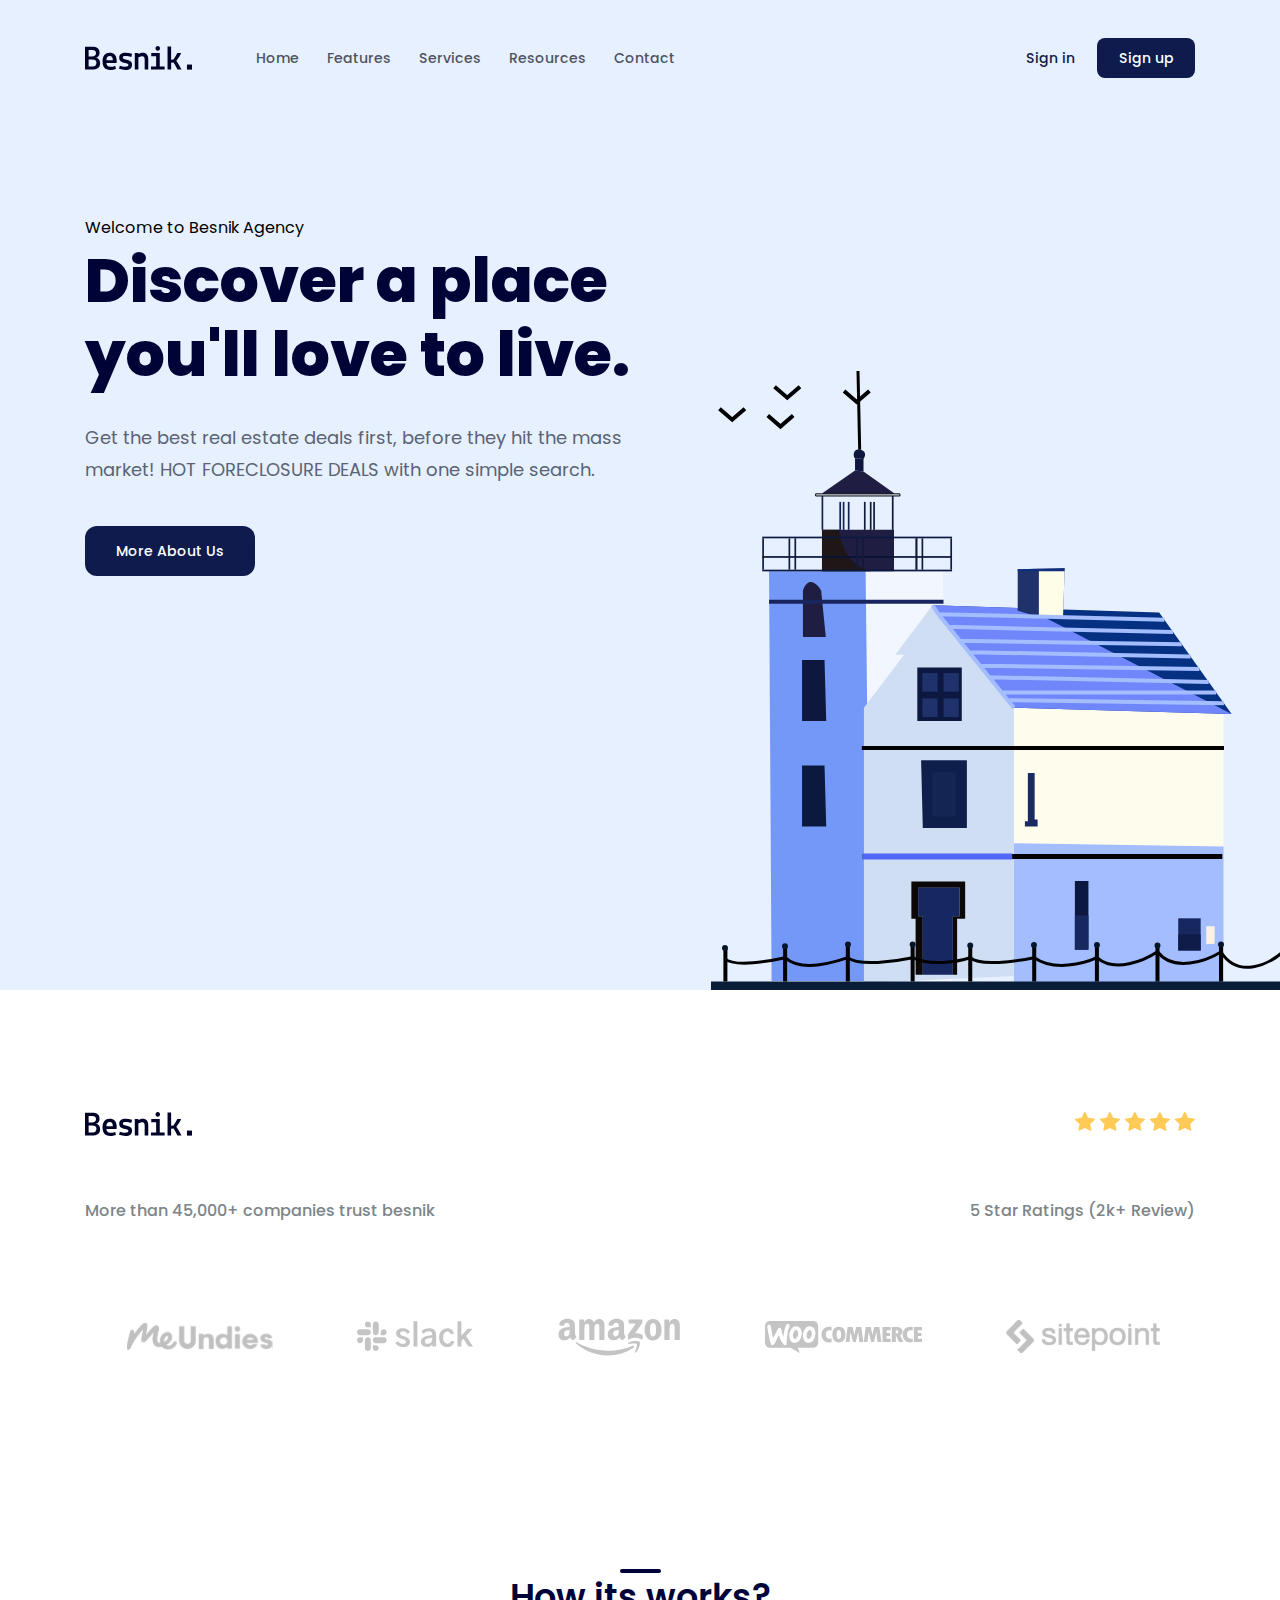
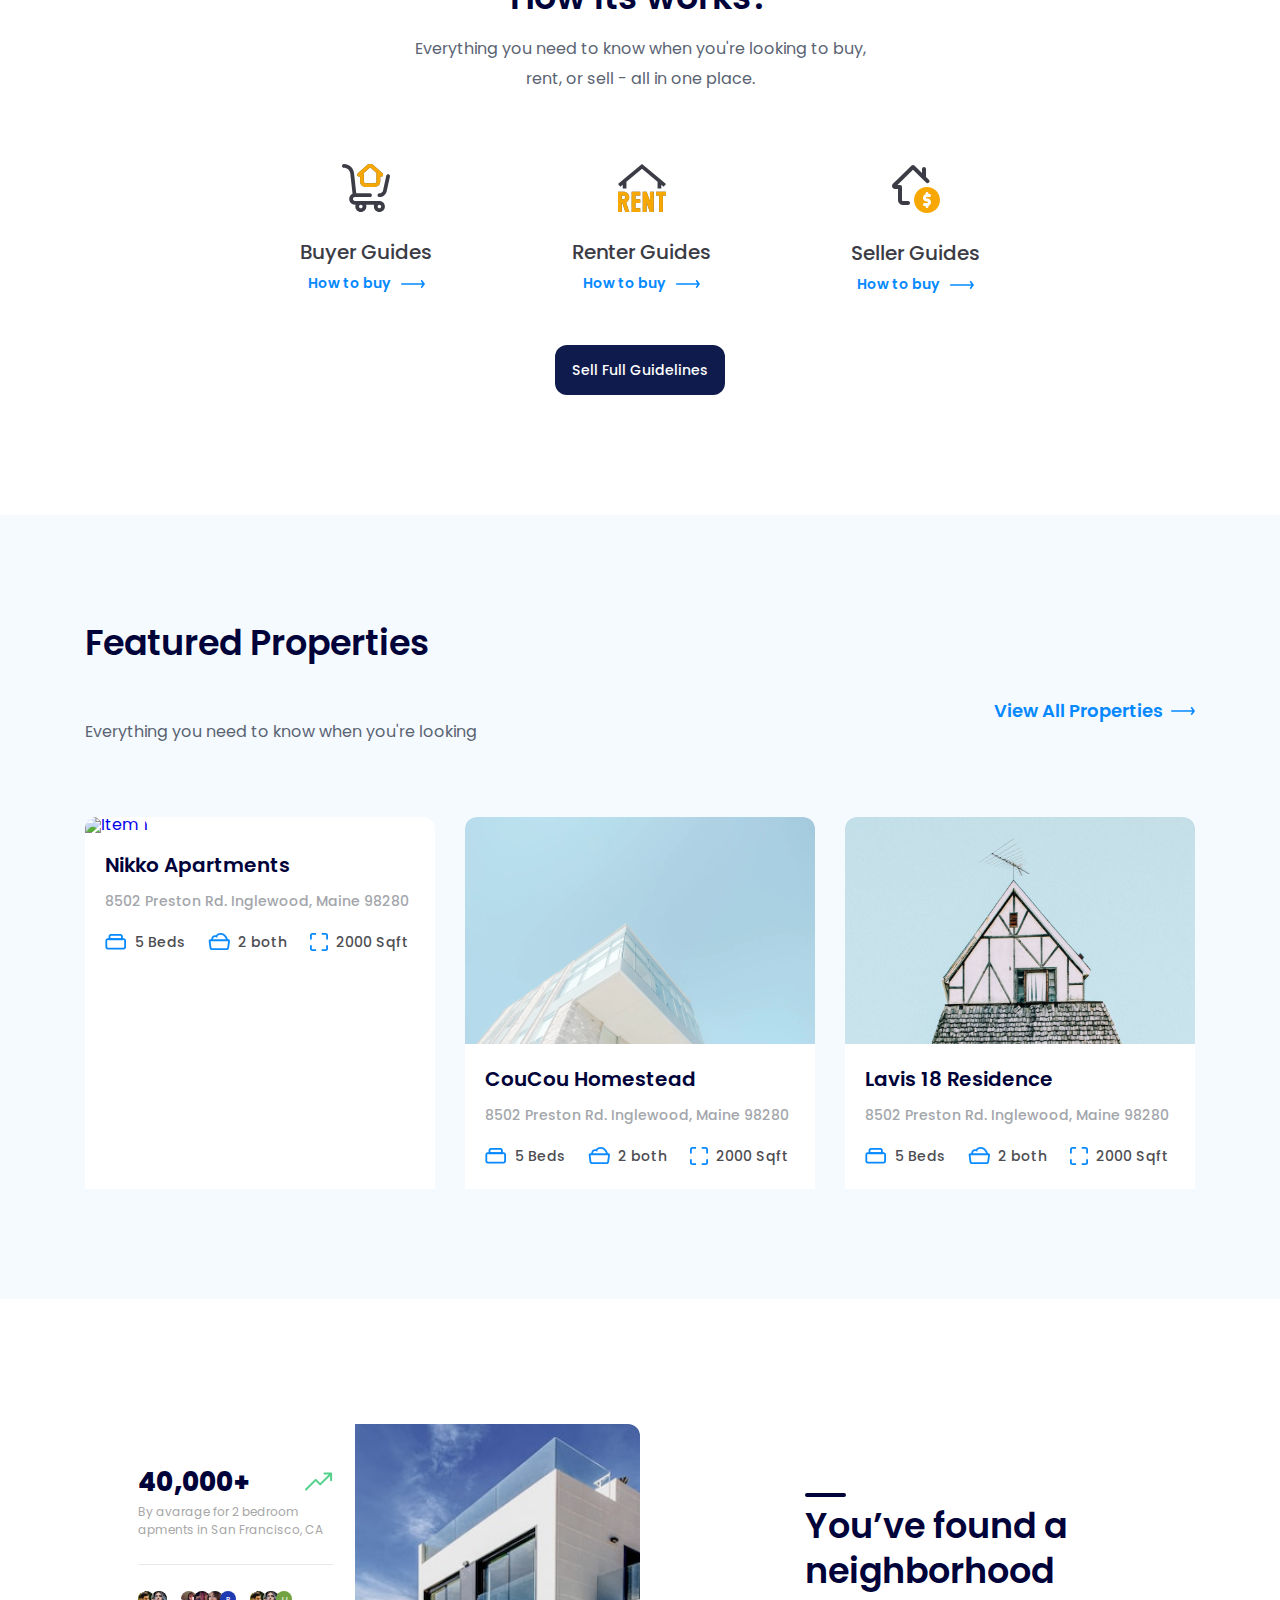
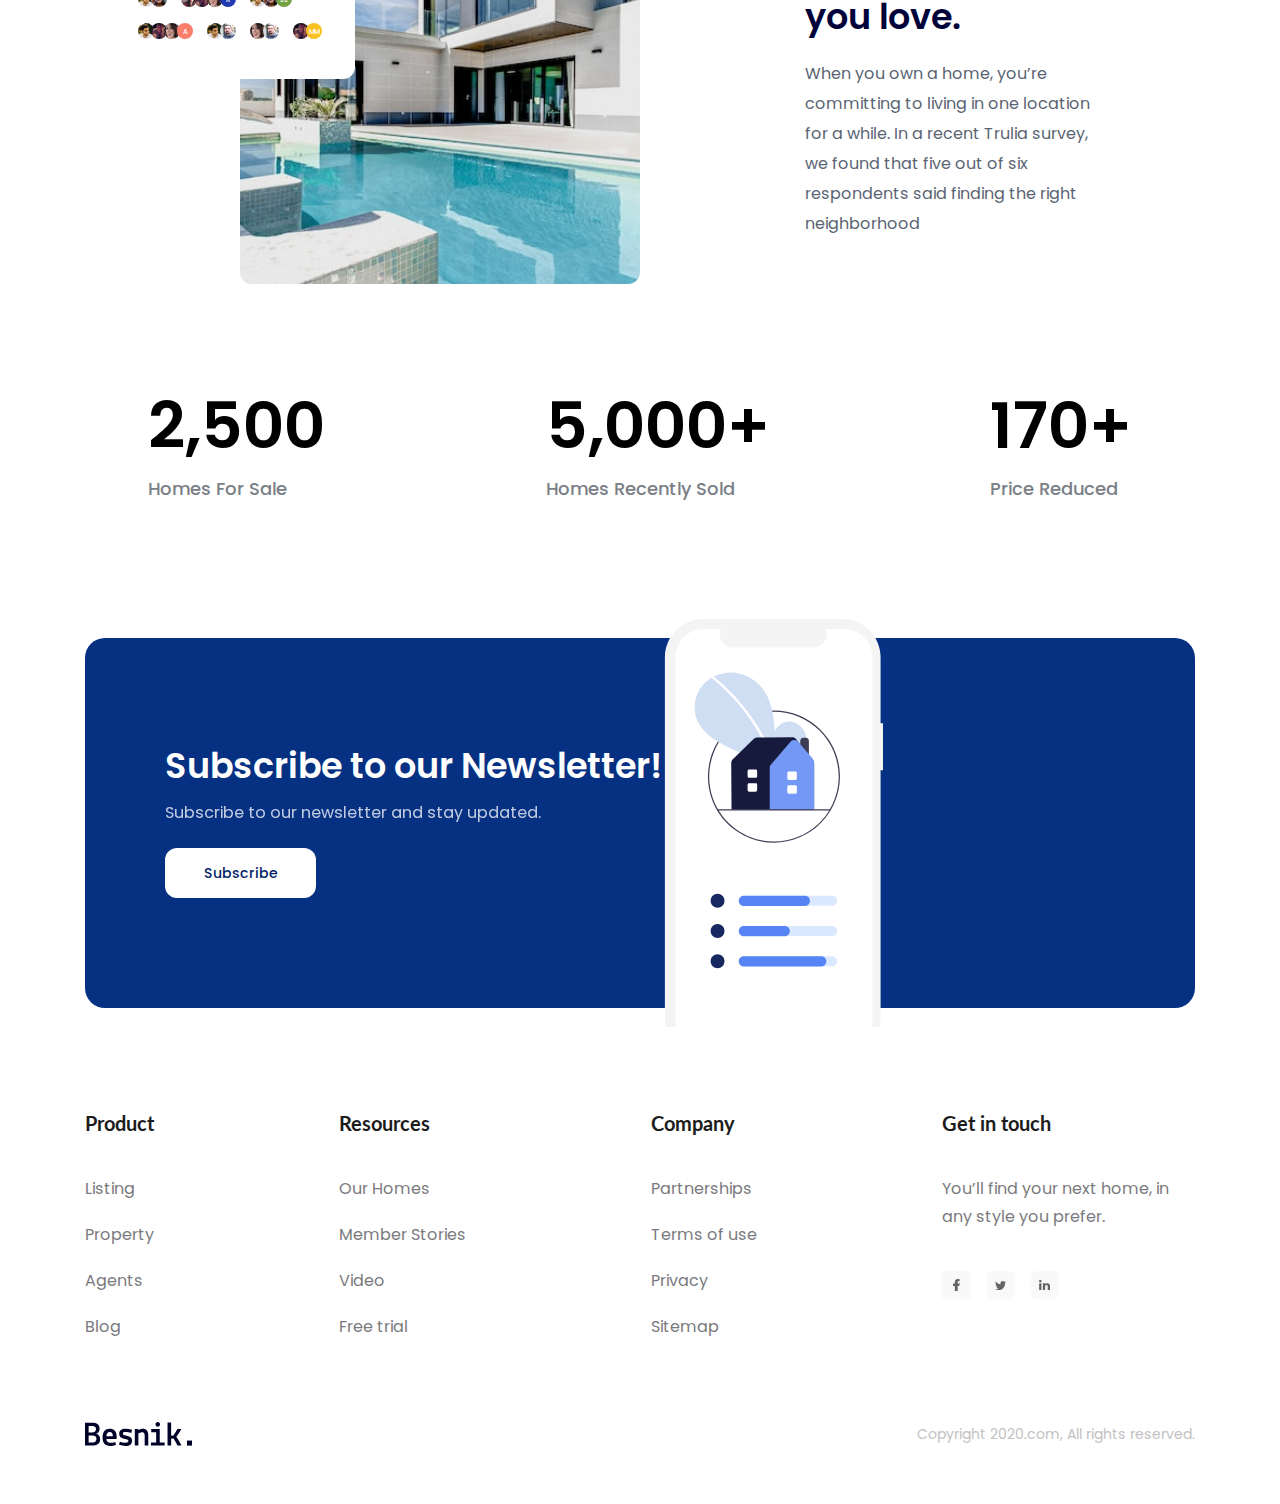
==== commit 2e1e3cf0: "Fix header" ====
--- a/Dự án 1/index.html
+++ b/Dự án 1/index.html
@@ -18,8 +18,10 @@
     <body>
         <main>
             <!-- Header  -->
-            <header class="header">
-                <div class="content">
+
+            <header class="fix-header">
+                <div class="content">
+                    <!-- Navbar -->
                     <nav class="navbar">
                         <!-- LOGO -->
                         <img src="./asssets/img/Logo.svg" alt="BESNIK." />
@@ -39,7 +41,17 @@
                             <a href="#!" class="btn action-btn">Sign up</a>
                         </div>
                     </nav>
-
+                </div>
+            </header>
+
+
+
+
+
+                <!-- HERO -->
+
+            <div class="hero-wrap">
+                <div class="content">
                     <div class="hero">
                         <div class="info">
                             <p class="sub-title">Welcome to Besnik Agency</p>
@@ -60,7 +72,7 @@
                         />
                     </div>
                 </div>
-            </header>
+            </div>
 
             <!-- Clients -->
             <div class="clients">
--- a/Dự án 1/asssets/css/styles.css
+++ b/Dự án 1/asssets/css/styles.css
@@ -44,7 +44,18 @@
     overflow: hidden;
 }
 /* ============================== Header ================================== */
-.header{
+.fix-header{
+    background-color: #E6F0FF;
+    padding-top: 26px;
+    position: sticky;
+    top: -26px;
+    z-index: 1;
+}
+
+
+.hero-wrap{
+    display: flex;
+    flex-direction: column;
     position: relative;
     background-color: #E6F0FF;
     height: 100vh;
@@ -53,7 +64,8 @@
 .navbar{
     display: flex;
     align-items: center;
-    padding-top: 38px;
+    /* padding-top: 38px */
+    padding: 12px 0;
 }
 
 .navbar ul{
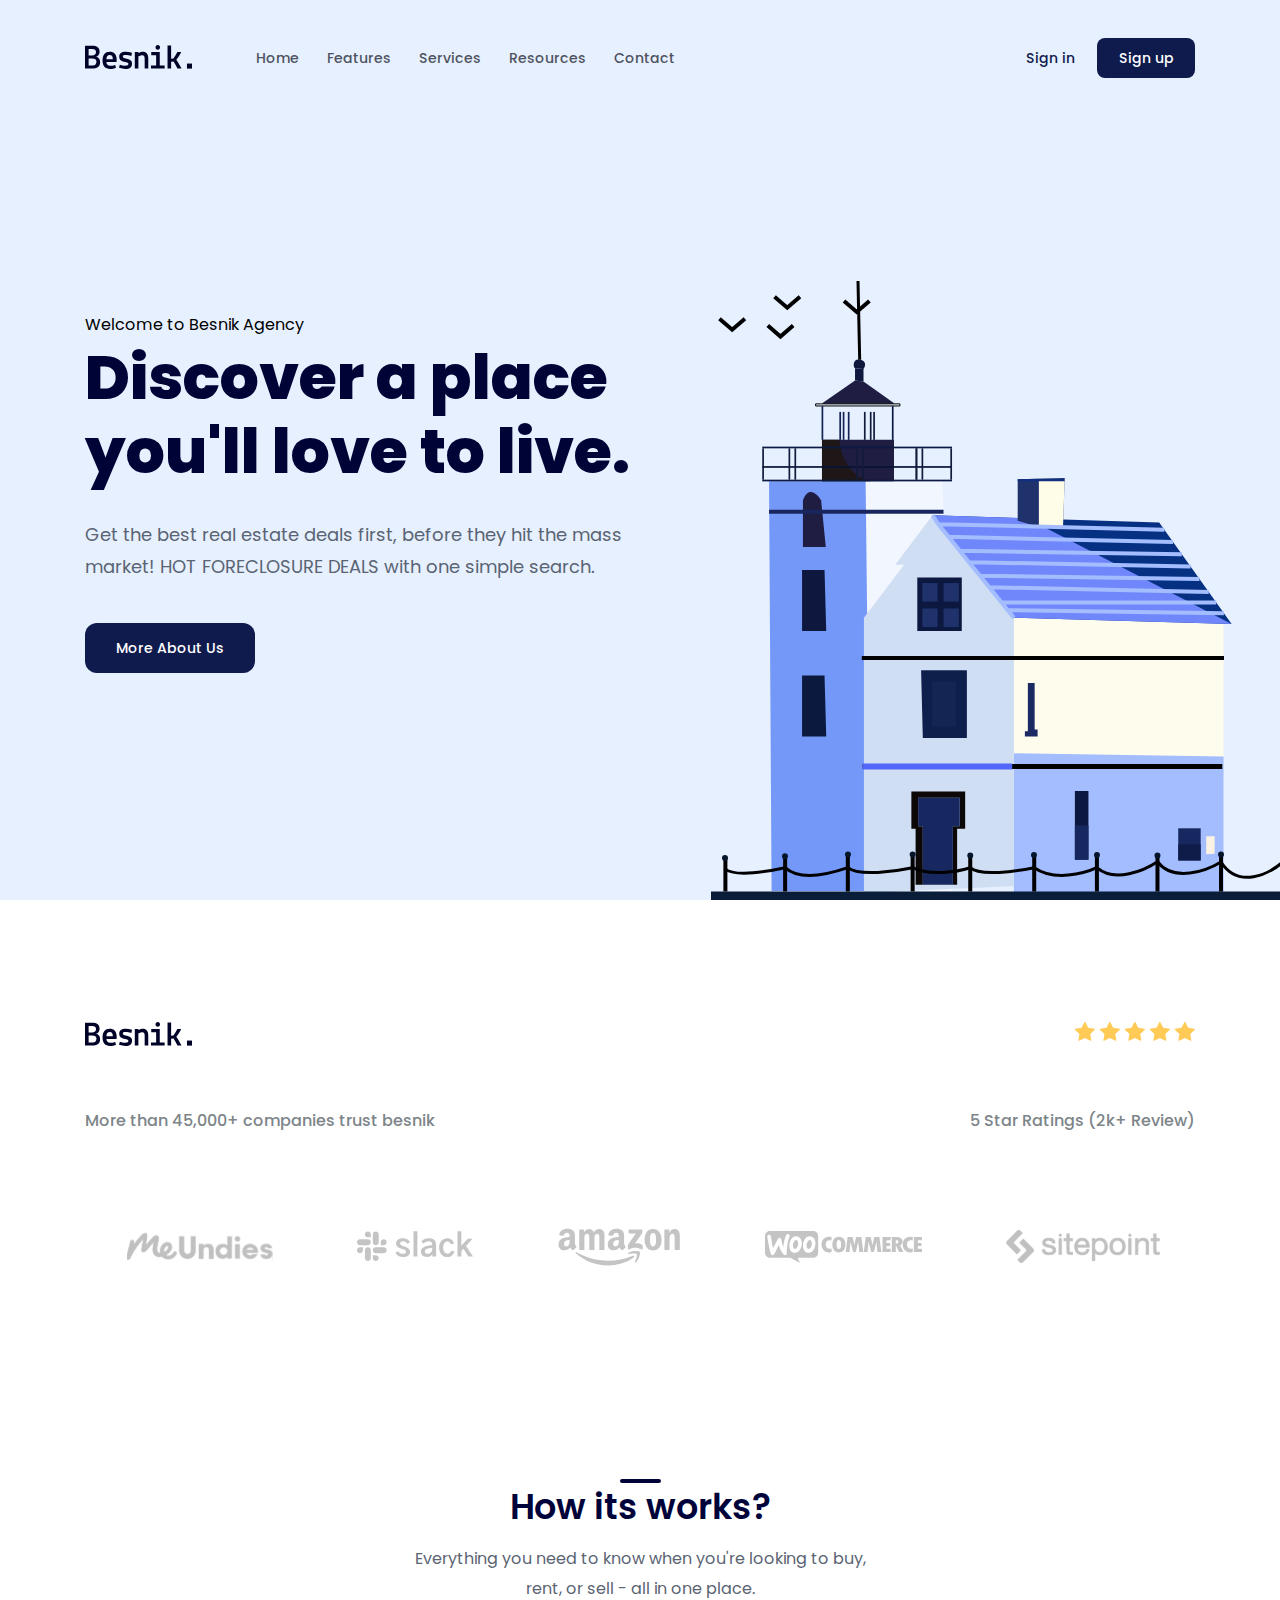
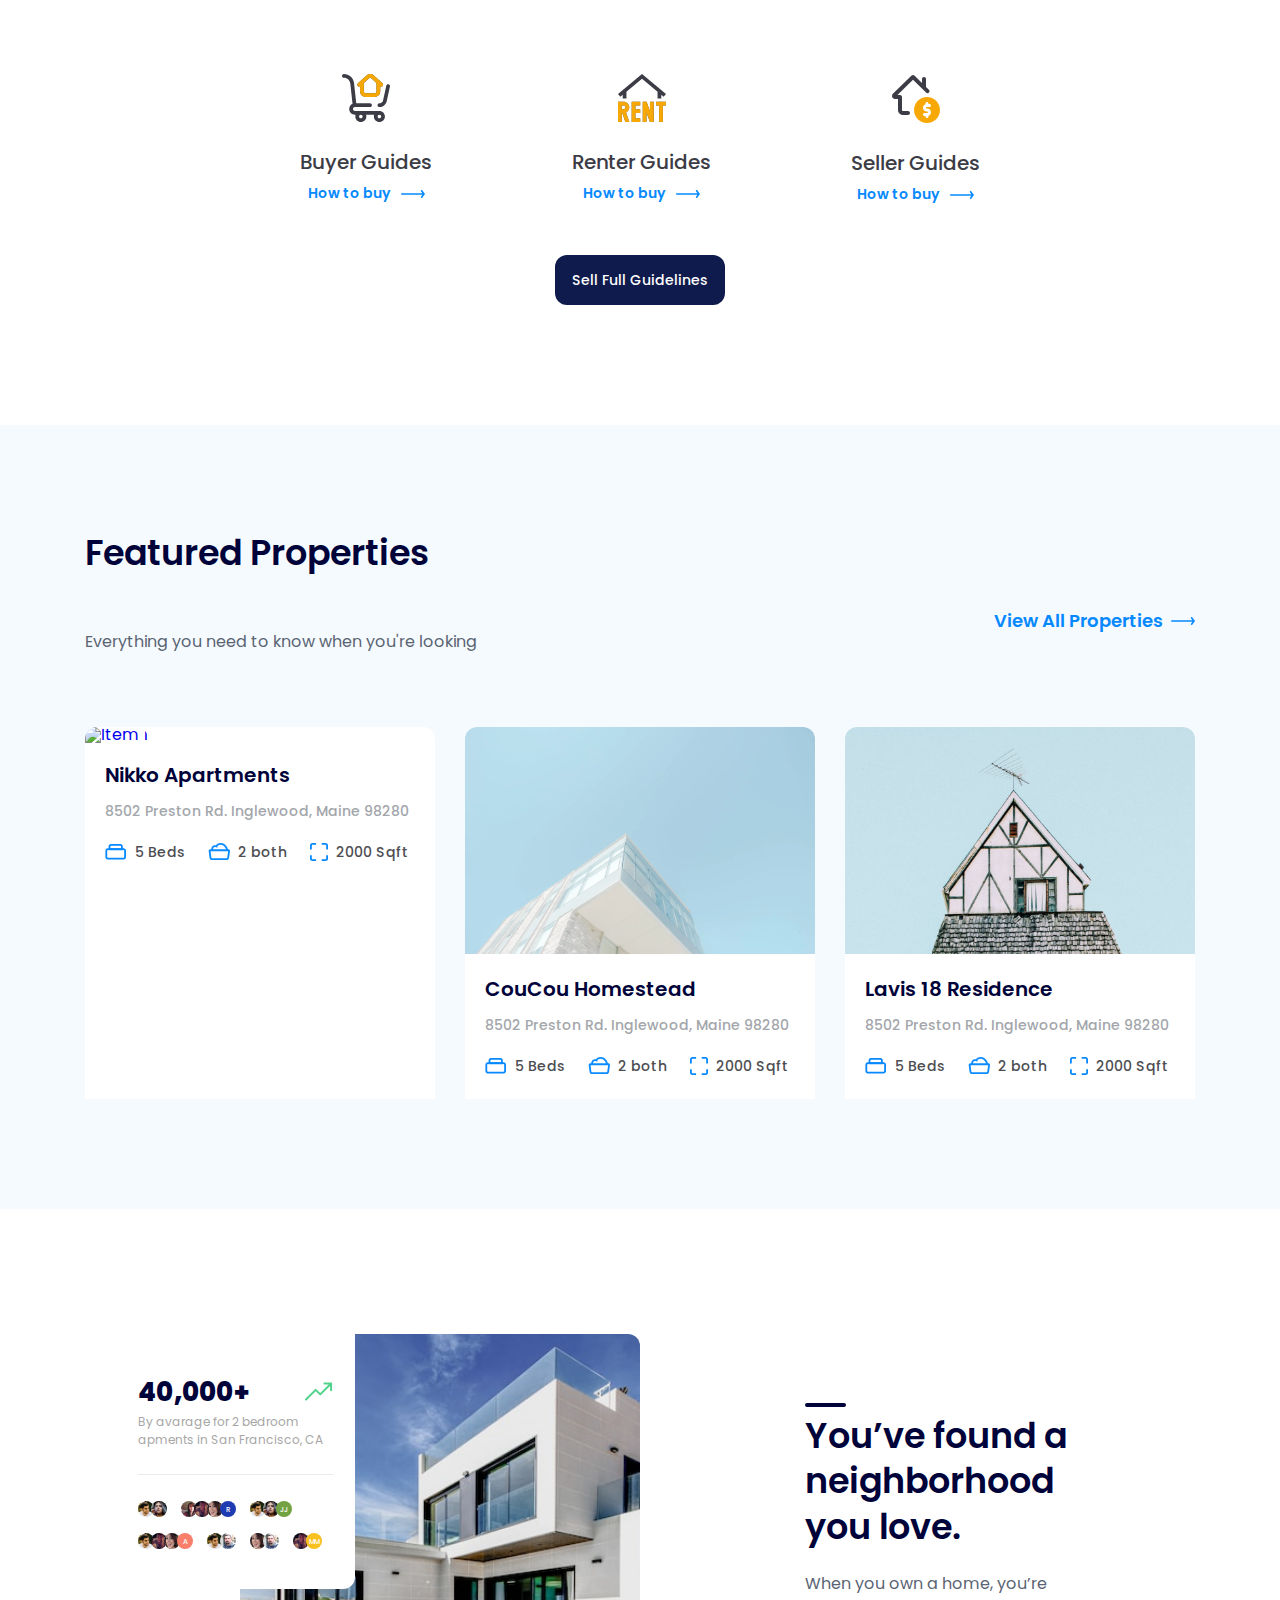
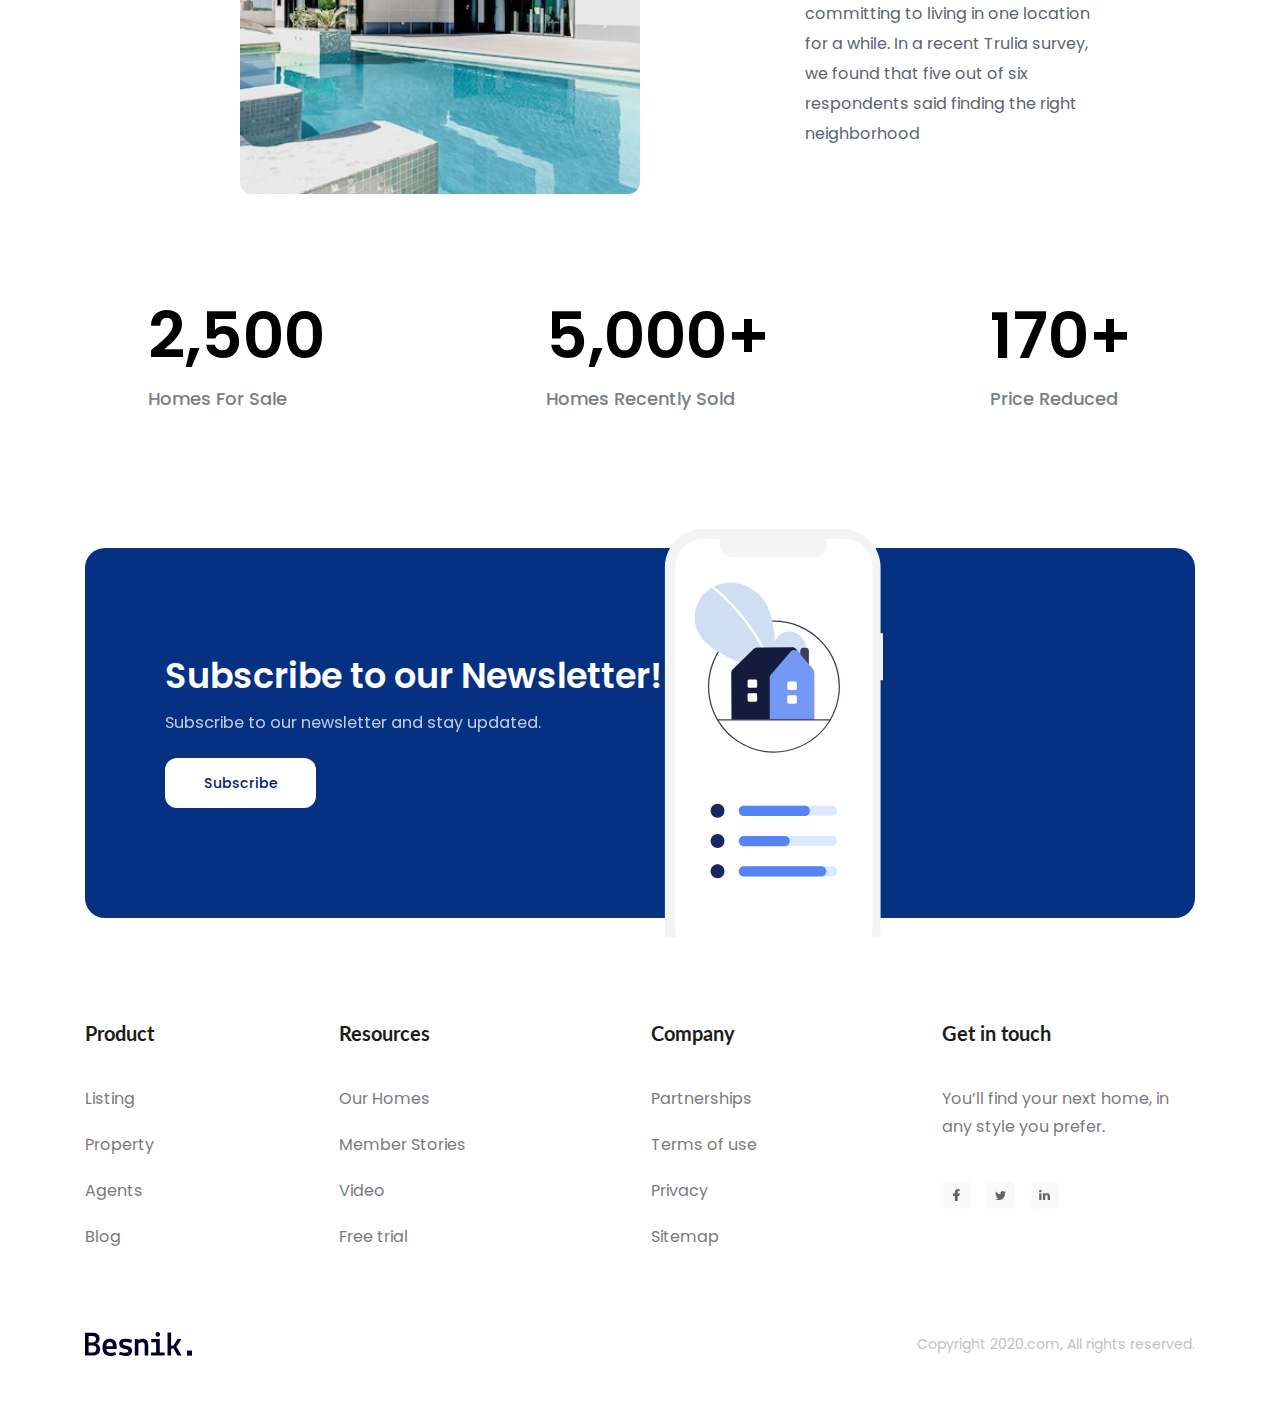
==== commit 93c67e8d: "Hoan thanh du an" ====
--- a/Dự án 1/index.html
+++ b/Dự án 1/index.html
@@ -14,41 +14,56 @@
         />
         <link rel="stylesheet" href="./asssets/fonts/stylesheet.css" />
         <link rel="stylesheet" href="./asssets/css/styles.css" />
+        <link rel="apple-touch-icon" sizes="57x57" href="./asssets/favicon/apple-icon-57x57.png">
+        <link rel="apple-touch-icon" sizes="60x60" href="./asssets/favicon/apple-icon-60x60.png">
+        <link rel="apple-touch-icon" sizes="72x72" href="./asssets/favicon/apple-icon-72x72.png">
+        <link rel="apple-touch-icon" sizes="76x76" href="./asssets/favicon/apple-icon-76x76.png">
+        <link rel="apple-touch-icon" sizes="114x114" href="./asssets/favicon/apple-icon-114x114.png">
+        <link rel="apple-touch-icon" sizes="120x120" href="./asssets/favicon/apple-icon-120x120.png">
+        <link rel="apple-touch-icon" sizes="144x144" href="./asssets/favicon/apple-icon-144x144.png">
+        <link rel="apple-touch-icon" sizes="152x152" href="./asssets/favicon/apple-icon-152x152.png">
+        <link rel="apple-touch-icon" sizes="180x180" href="./asssets/favicon/apple-icon-180x180.png">
+        <link rel="icon" type="image/png" sizes="192x192"  href="./asssets/favicon/android-icon-192x192.png">
+        <link rel="icon" type="image/png" sizes="32x32" href="./asssets/favicon/favicon-32x32.png">
+        <link rel="icon" type="image/png" sizes="96x96" href="./asssets/favicon/favicon-96x96.png">
+        <link rel="icon" type="image/png" sizes="16x16" href="./asssets/favicon/favicon-16x16.png">
+        <link rel="manifest" href="./asssets/favicon//manifest.json">
+        <meta name="msapplication-TileColor" content="#ffffff">
+        <meta name="msapplication-TileImage" content="./asssets/favicon/ms-icon-144x144.png">
+        <meta name="theme-color" content="#ffffff">
     </head>
     <body>
-        <main>
-            <!-- Header  -->
-
-            <header class="fix-header">
-                <div class="content">
-                    <!-- Navbar -->
-                    <nav class="navbar">
-                        <!-- LOGO -->
-                        <img src="./asssets/img/Logo.svg" alt="BESNIK." />
-
-                        <!-- NAVIGATION -->
-                        <ul>
-                            <li><a href="#!">Home</a></li>
-                            <li><a href="#!">Features</a></li>
-                            <li><a href="#!">Services</a></li>
-                            <li><a href="#!">Resources</a></li>
-                            <li><a href="#!">Contact</a></li>
-                        </ul>
-
-                        <!-- ACTION -->
-                        <div class="actions">
-                            <a href="#!" class="action-link">Sign in</a>
-                            <a href="#!" class="btn action-btn">Sign up</a>
-                        </div>
-                    </nav>
-                </div>
-            </header>
-
-
-
-
-
-                <!-- HERO -->
+        <!-- Header  -->
+
+        <header class="fix-header">
+            <div class="content">
+                <!-- Navbar -->
+                <nav class="navbar">
+                    <!-- LOGO -->
+                    <a href="#!"
+                        ><img src="./asssets/img/Logo.svg" alt="BESNIK."
+                    /></a>
+
+                    <!-- NAVIGATION -->
+                    <ul>
+                        <li><a href="#home">Home</a></li>
+                        <li><a href="#features">Features</a></li>
+                        <li><a href="#services">Services</a></li>
+                        <li><a href="#resources">Resources</a></li>
+                        <li><a href="#contact">Contact</a></li>
+                    </ul>
+
+                    <!-- ACTION -->
+                    <div class="actions">
+                        <a href="#!" class="action-link">Sign in</a>
+                        <a href="#!" class="btn action-btn">Sign up</a>
+                    </div>
+                </nav>
+            </div>
+        </header>
+
+        <main id="home">
+            <!-- HERO -->
 
             <div class="hero-wrap">
                 <div class="content">
@@ -99,7 +114,7 @@
                         <a href="">
                             <img src="./asssets/img/meudiese.svg" alt="" />
                         </a>
-                        <a href=""> 
+                        <a href="">
                             <img src="./asssets/img/slack.svg" alt="" />
                         </a>
                         <a href="">
@@ -185,7 +200,7 @@
 
             <!-- Feature -->
 
-            <div class="featured">
+            <div id="features" class="featured">
                 <div class="content">
                     <header>
                         <h2 class="sub-title">Featured Properties</h2>
@@ -328,7 +343,7 @@
             </div>
 
             <!-- Stat -->
-            <div class="stat">
+            <div id="services" class="stat">
                 <div class="content">
                     <div class="row">
                         <div class="img-block">
@@ -491,7 +506,7 @@
             </div>
 
             <!-- Subscription -->
-            <div class="subscription">
+            <div id="resources" class="subscription">
                 <div class="content">
                     <div class="body">
                         <div class="info">
@@ -511,88 +526,84 @@
                     </div>
                 </div>
             </div>
-
-            <!-- Footer -->
-            <footer class="footer">
-                <div class="content">
-                    <div class="row row-top">
-                        <!-- Product column  -->
-                        <div class="column">
-                            <h3 class="heading">Product</h3>
-                            <ul class="list">
-                                <li class="item"><a href="">Listing</a></li>
-                                <li class="item"><a href="">Property</a></li>
-                                <li class="item"><a href="">Agents</a></li>
-                                <li class="item"><a href="">Blog</a></li>
-                            </ul>
-                        </div>
-
-                        <!-- Resource column  -->
-                        <div class="column">
-                            <h3 class="heading">Resources</h3>
-                            <ul class="list">
-                                <li class="item"><a href="">Our Homes</a></li>
-                                <li class="item">
-                                    <a href="">Member Stories</a>
-                                </li>
-                                <li class="item"><a href="">Video</a></li>
-                                <li class="item"><a href="">Free trial</a></li>
-                            </ul>
-                        </div>
-
-                        <!-- Company column  -->
-                        <div class="column">
-                            <h3 class="heading">Company</h3>
-                            <ul class="list">
-                                <li class="item">
-                                    <a href="">Partnerships</a>
-                                </li>
-                                <li class="item">
-                                    <a href="">Terms of use</a>
-                                </li>
-                                <li class="item"><a href="">Privacy</a></li>
-                                <li class="item"><a href="">Sitemap</a></li>
-                            </ul>
-                        </div>
-
-                        <!-- Get in touch column -->
-                        <div class="column">
-                            <h3 class="heading">Get in touch</h3>
-                            <p class="desc">
-                                You’ll find your next home, in any style you
-                                prefer.
-                            </p>
-                            <div class="social">
-                                <a href="" class="social-link">
-                                    <img
-                                        src="./asssets/img/fb-icon.svg"
-                                        alt=""
-                                    />
-                                </a>
-                                <a href="" class="social-link">
-                                    <img
-                                        src="./asssets/img/twitter-icon.svg"
-                                        alt=""
-                                    />
-                                </a>
-                                <a href="" class="social-link">
-                                    <img
-                                        src="./asssets/img/lindedin-icon.svg"
-                                        alt=""
-                                    />
-                                </a>
-                            </div>
-                        </div>
-                    </div>
-
-                    <div class="row row-bottom">
-                        <img src="./asssets/img/Logo.svg" alt="" class="logo" />
-                        <p class="copyright">
-                            Copyright 2020.com, All rights reserved.
+        </main>
+
+        <!-- Footer -->
+        <footer class="footer">
+            <div class="content">
+                <div class="row row-top">
+                    <!-- Product column  -->
+                    <div class="column">
+                        <h3 class="heading">Product</h3>
+                        <ul class="list">
+                            <li class="item"><a href="">Listing</a></li>
+                            <li class="item"><a href="">Property</a></li>
+                            <li class="item"><a href="">Agents</a></li>
+                            <li class="item"><a href="">Blog</a></li>
+                        </ul>
+                    </div>
+
+                    <!-- Resource column  -->
+                    <div class="column">
+                        <h3 class="heading">Resources</h3>
+                        <ul class="list">
+                            <li class="item"><a href="">Our Homes</a></li>
+                            <li class="item">
+                                <a href="">Member Stories</a>
+                            </li>
+                            <li class="item"><a href="">Video</a></li>
+                            <li class="item"><a href="">Free trial</a></li>
+                        </ul>
+                    </div>
+
+                    <!-- Company column  -->
+                    <div class="column">
+                        <h3 class="heading">Company</h3>
+                        <ul class="list">
+                            <li class="item">
+                                <a href="">Partnerships</a>
+                            </li>
+                            <li class="item">
+                                <a href="">Terms of use</a>
+                            </li>
+                            <li class="item"><a href="">Privacy</a></li>
+                            <li class="item"><a href="">Sitemap</a></li>
+                        </ul>
+                    </div>
+
+                    <!-- Get in touch column -->
+                    <div class="column">
+                        <h3 class="heading">Get in touch</h3>
+                        <p class="desc">
+                            You’ll find your next home, in any style you prefer.
                         </p>
-                    </div>
-                </div>
-            </footer>
-        </main>
+                        <div id="contact" class="social">
+                            <a href="" class="social-link">
+                                <img src="./asssets/img/fb-icon.svg" alt="" />
+                            </a>
+                            <a href="" class="social-link">
+                                <img
+                                    src="./asssets/img/twitter-icon.svg"
+                                    alt=""
+                                />
+                            </a>
+                            <a href="" class="social-link">
+                                <img
+                                    src="./asssets/img/lindedin-icon.svg"
+                                    alt=""
+                                />
+                            </a>
+                        </div>
+                    </div>
+                </div>
+
+                <div class="row row-bottom">
+                    <img src="./asssets/img/Logo.svg" alt="" class="logo" />
+                    <p class="copyright">
+                        Copyright 2020.com, All rights reserved.
+                    </p>
+                </div>
+            </div>
+        </footer>
     </body>
 </html>
--- a/Dự án 1/asssets/css/styles.css
+++ b/Dự án 1/asssets/css/styles.css
@@ -10,6 +10,9 @@
   --primary-color:  #0F1B4C;
 }
 
+html, body{
+    scroll-behavior: smooth;
+}
 /* Common  */
 .content{
     width: 1110px;
@@ -58,7 +61,8 @@
     flex-direction: column;
     position: relative;
     background-color: #E6F0FF;
-    height: 100vh;
+    height: calc(100vh - 90px);
+    justify-content: center;
 }
 
 .navbar{
@@ -94,10 +98,6 @@
     padding: 13px 16px;
     margin-left: 18px;
     border-radius: 8px;
-}
-
-.hero{
-    margin-top: 130px;
 }
 
 .hero .info{
